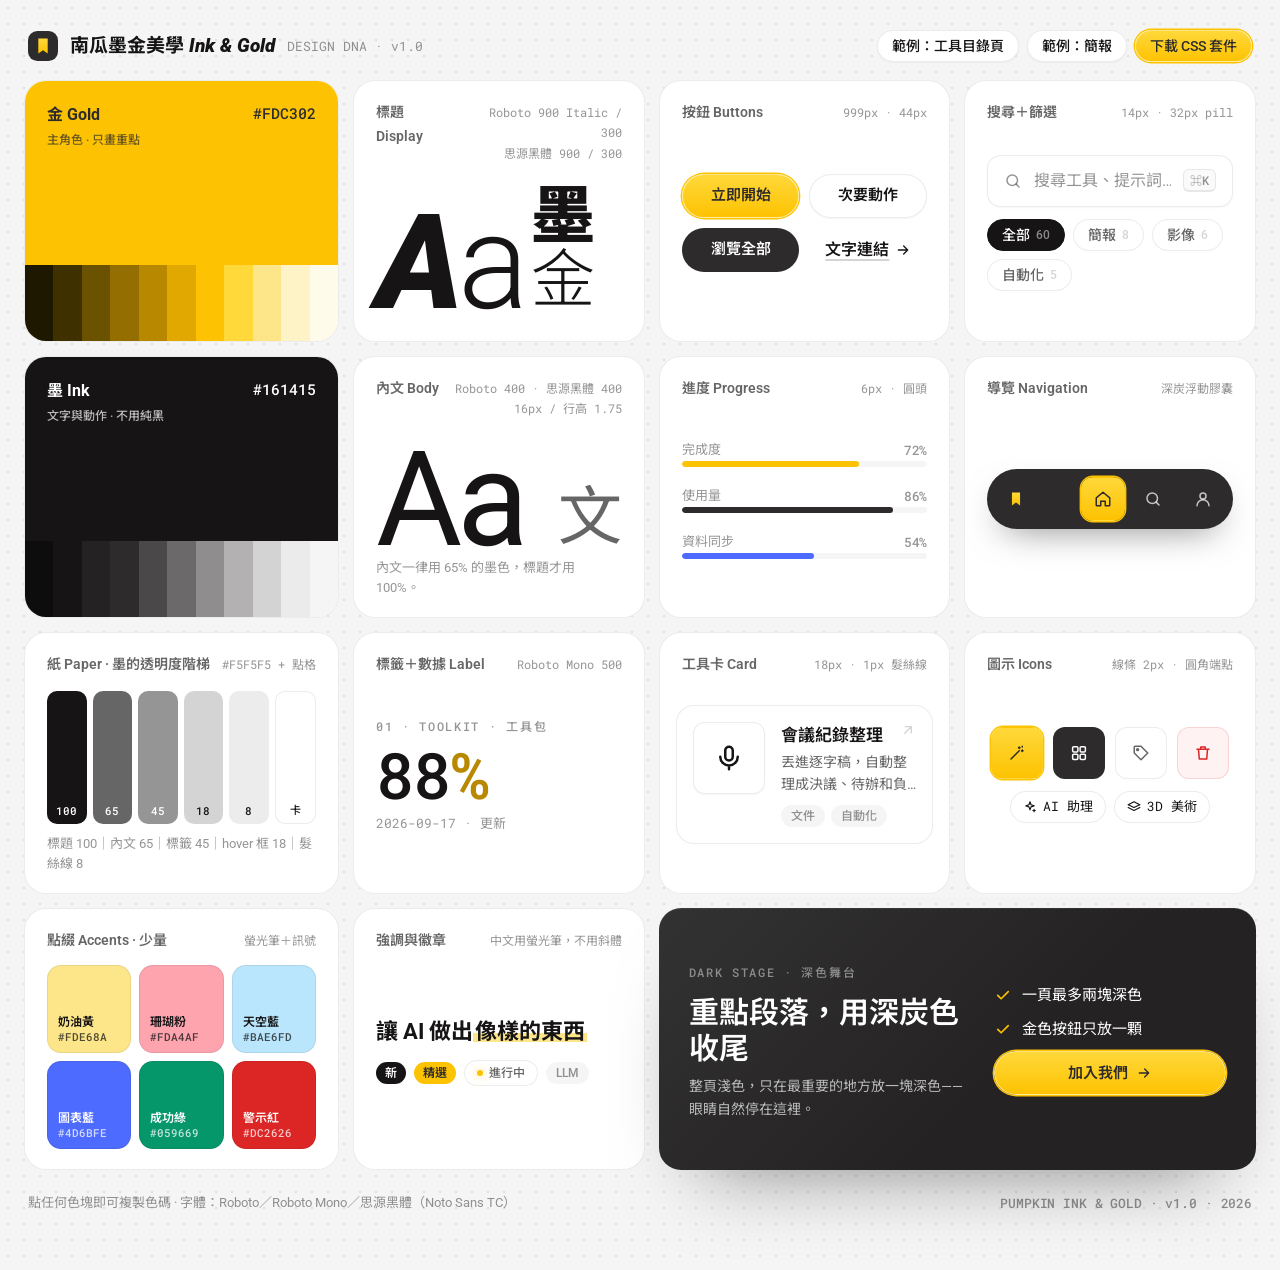
==== index.html @ 79d3c2f9 "南瓜墨金美學 v1：墨色寫字、點格打底、金色只畫重點的設計 DNA - references/ink-gold.css：可直接貼上的 CSS 套件（色彩、字體、元件、夜間版） - 色彩與字體／元件與版" ====
<!doctype html>
<html lang="zh-Hant">
<head>
<meta charset="utf-8">
<meta name="viewport" content="width=device-width, initial-scale=1">
<title>南瓜墨金美學 · 設計總覽</title>
<meta name="description" content="南瓜墨金美學 Pumpkin Ink & Gold：墨色寫字、點格打底、金色只畫重點的設計語言。">
<link rel="icon" href="data:image/svg+xml,%3Csvg xmlns='http://www.w3.org/2000/svg' viewBox='0 0 32 32'%3E%3Crect width='32' height='32' rx='10' fill='%232D2B2C'/%3E%3Cpath d='M11 8h10v16l-5-3.6L11 24z' fill='%23FDC302'/%3E%3C/svg%3E">
<link rel="preconnect" href="https://fonts.googleapis.com">
<link rel="preconnect" href="https://fonts.gstatic.com" crossorigin>
<link href="https://fonts.googleapis.com/css2?family=Roboto:ital,wght@0,300;0,400;0,500;0,600;0,700;0,900;1,900&family=Roboto+Mono:wght@400;500&family=Noto+Sans+TC:wght@300;400;500;700;900&display=swap" rel="stylesheet">
<style>
/* ink-gold kit:start */
/* ==========================================================================
   🖋️ 南瓜墨金美學 Pumpkin Ink & Gold — CSS Kit v1.0
   用法：整段貼進 <style>，<body class="ig"> 就生效。
   中文頁面請寫 <html lang="zh-Hant">（標題字距會自動改成中文友善）。
   ========================================================================== */

:root {
  /* ── 墨 Ink：所有文字與主要動作。同一個墨色，靠「透明度」分層，不換色 ── */
  --ig-ink: #161415;                    /* 100% 標題、重要文字 */
  --ig-ink-muted: rgba(22, 20, 21, .65); /* 65% 內文、描述 */
  --ig-ink-soft: rgba(22, 20, 21, .45);  /* 45% 標籤、時間、計數 */
  --ig-ink-faint: rgba(22, 20, 21, .18); /* 18% hover 邊框、停用 */
  --ig-ink-hairline: rgba(22, 20, 21, .08); /* 8% 卡片髮絲線 */
  --ig-ink-wash: rgba(22, 20, 21, .04);  /* 4% 淡底 */

  /* ── 炭 Night：深色舞台（導覽列、收尾區塊、FAQ） ── */
  --ig-night: #2D2B2C;
  --ig-night-deep: #242223;
  --ig-night-hover: #292728;
  --ig-night-gradient: linear-gradient(135deg, #333233 0%, #242223 60%);
  --ig-on-night: #FFFFFF;
  --ig-on-night-muted: rgba(255, 255, 255, .68);
  --ig-on-night-soft: rgba(255, 255, 255, .45);
  --ig-night-line: rgba(255, 255, 255, .08);
  --ig-night-wash: rgba(255, 255, 255, .04);

  /* ── 紙 Paper：舞台底色 ── */
  --ig-paper: #F5F5F5;
  --ig-card: #FFFFFF;
  --ig-card-alt: #FAFAFA;
  --ig-dot: rgba(22, 20, 21, .10);
  --ig-dot-gap: 16px;

  /* ── 金 Gold：只畫重點（一個畫面一個主角） ── */
  --ig-gold: #FDC302;
  --ig-gold-light: #FFD83A;
  --ig-gold-soft: #FCD94A;   /* 焦點光圈、深底上的 hover 字 */
  --ig-gold-deep: #B88800;   /* 淺底上的金色文字 */
  --ig-gold-wash: #FEF3C7;
  --ig-on-gold: #2D2B2C;     /* 金色上面的字：深炭，不是純黑 */
  --ig-gold-gradient: linear-gradient(to top, #FDC302 0%, #FFD83A 100%);

  /* ── 螢光點綴 Highlighter：只當「螢光筆底」用，少量 ── */
  --ig-mark-yellow: #FDE68A;
  --ig-mark-pink: #FDA4AF;
  --ig-mark-blue: #BAE6FD;

  /* ── 訊號與圖表 ── */
  --ig-success: #059669;
  --ig-danger: #DC2626;
  --ig-chart-1: #FDC302;
  --ig-chart-2: #4DA770;
  --ig-chart-3: #D97858;
  --ig-chart-4: #4D6BFE;
  --ig-chart-5: #615CED;

  /* ── 字體：英數走 Roboto，中文自動落到思源黑體／蘋方／正黑 ── */
  --ig-font-sans: "Roboto", "Noto Sans TC", "PingFang TC", "Microsoft JhengHei", -apple-system, BlinkMacSystemFont, "Segoe UI", sans-serif;
  --ig-font-mono: "Roboto Mono", "SF Mono", Menlo, Consolas, "Noto Sans TC", "PingFang TC", monospace;

  /* ── 圓角：18px 是招牌 ── */
  --ig-r-sm: 8px;
  --ig-r-md: 12px;
  --ig-r-input: 14px;
  --ig-r-card: 18px;
  --ig-r-lg: 22px;
  --ig-r-xl: 32px;
  --ig-r-pill: 999px;

  /* ── 陰影：平常幾乎沒有，靠髮絲線分層 ── */
  --ig-shadow-xs: 0 1px 2px rgba(0, 0, 0, .04);
  --ig-shadow-hover: 0 16px 32px -18px rgba(22, 20, 21, .22);
  --ig-shadow-float: 0 14px 36px -16px rgba(0, 0, 0, .55);
  --ig-shadow-stage: 0 40px 80px -44px rgba(0, 0, 0, .5), inset 0 1px 0 rgba(255, 255, 255, .06);
  --ig-ring-gold: 0 0 0 1.4px var(--ig-gold);
  --ig-glow-gold: 0 0 0 1.4px var(--ig-gold), 0 12px 26px -10px rgba(253, 195, 2, .55);
  --ig-focus: 0 0 0 3px rgba(252, 217, 74, .45);

  /* ── 動態：快、輕、不花俏 ── */
  --ig-fast: 120ms;
  --ig-base: 200ms;
  --ig-slow: 320ms;
  --ig-reveal: 620ms;
  --ig-ease: cubic-bezier(.4, 0, .2, 1);
  --ig-ease-emph: cubic-bezier(.2, 0, 0, 1);
  --ig-ease-spring: cubic-bezier(.34, 1.56, .64, 1);
  --ig-ease-reveal: cubic-bezier(.22, 1, .36, 1);

  /* ── 版寬 ── */
  --ig-w-narrow: 720px;
  --ig-w-base: 1100px;
  --ig-w-wide: 1280px;
  --ig-nav-h: 60px;
}

@media (prefers-reduced-motion: reduce) {
  :root { --ig-fast: 1ms; --ig-base: 1ms; --ig-slow: 1ms; --ig-reveal: 1ms; }
}

/* ── 夜間版（中控台、長時間盯螢幕、XR 介面） ── */
.ig[data-theme="night"] {
  --ig-paper: #1A1819;
  --ig-card: #242223;
  --ig-card-alt: #292728;
  --ig-ink: #F7F7F7;
  --ig-ink-muted: rgba(247, 247, 247, .68);
  --ig-ink-soft: rgba(247, 247, 247, .45);
  --ig-ink-faint: rgba(247, 247, 247, .20);
  --ig-ink-hairline: rgba(247, 247, 247, .08);
  --ig-ink-wash: rgba(247, 247, 247, .04);
  --ig-dot: rgba(255, 255, 255, .06);
  --ig-gold-deep: #FCD94A;
  --ig-shadow-hover: 0 16px 32px -18px rgba(0, 0, 0, .7);
}

/* ==========================================================================
   基礎
   ========================================================================== */
:where(.ig), :where(.ig) *, :where(.ig) *::before, :where(.ig) *::after { box-sizing: border-box; }

body.ig, .ig-page {
  margin: 0;
  font-family: var(--ig-font-sans);
  font-size: 16px;
  line-height: 1.7;
  color: var(--ig-ink);
  background-color: var(--ig-paper);
  background-image: radial-gradient(var(--ig-dot) 1px, transparent 1.3px);
  background-size: var(--ig-dot-gap) var(--ig-dot-gap);
  -webkit-font-smoothing: antialiased;
  text-rendering: optimizeLegibility;
}

/* 基礎元素規則用 :where() 降到最低權重，元件自己的顏色才不會被蓋掉 */
:where(.ig) :where(h1, h2, h3, h4) { margin: 0; color: inherit; font-weight: 600; line-height: 1.2; letter-spacing: -.02em; }
:where(.ig) p { margin: 0; }
:where(.ig) a { color: inherit; text-decoration: none; }
:where(.ig) svg { flex-shrink: 0; }
:where(.ig) :focus-visible { outline: none; box-shadow: var(--ig-focus); border-radius: var(--ig-r-sm); }
:where(.ig) ::selection { background: var(--ig-mark-yellow); color: var(--ig-ink); }

/* 中文：負字距會把中文擠在一起，改回 0 */
:where(html[lang^="zh"]) :where(.ig) :where(h1, h2, h3, h4),
html[lang^="zh"] .ig-display, html[lang^="zh"] .ig-h1, html[lang^="zh"] .ig-h2 { letter-spacing: 0; }

.ig-container { width: 100%; max-width: var(--ig-w-base); margin: 0 auto; padding: 0 24px; }
.ig-container--wide { max-width: var(--ig-w-wide); }
.ig-container--narrow { max-width: var(--ig-w-narrow); }
.ig-section { padding: 96px 0; }
.ig-center { text-align: center; }

/* ==========================================================================
   字級
   ========================================================================== */
/* 招牌大標：粗黑一行＋細體一行。英文粗的那行可以斜，中文不斜 */
.ig-display { font-size: clamp(38px, 5.4vw, 62px); line-height: 1.1; letter-spacing: -.03em; margin: 0; }
html[lang^="zh"] .ig-display { line-height: 1.22; }
.ig-display__strong { display: block; font-weight: 900; }
.ig-display__strong em { font-style: italic; }            /* 只把英文/數字包 <em> */
.ig-display__light { display: block; font-weight: 300; }

.ig-h1 { font-size: clamp(30px, 3.4vw, 40px); font-weight: 600; line-height: 1.15; letter-spacing: -.02em; }
.ig-h2 { font-size: clamp(26px, 3vw, 36px); font-weight: 600; line-height: 1.2; letter-spacing: -.02em; }
.ig-h3 { font-size: 20px; font-weight: 600; line-height: 1.35; }
.ig-lead { font-size: 17px; line-height: 1.75; color: var(--ig-ink-muted); max-width: 36em; }
.ig-body { font-size: 16px; line-height: 1.75; color: var(--ig-ink-muted); }
.ig-small { font-size: 14px; line-height: 1.6; color: var(--ig-ink-muted); }
.ig-meta { font-size: 13px; color: var(--ig-ink-soft); }
.ig-center .ig-lead { margin-left: auto; margin-right: auto; }

/* 眉標：等寬字、全大寫、字距拉開——「系統標籤」的味道 */
.ig-eyebrow { font-family: var(--ig-font-mono); font-size: 12px; font-weight: 500; letter-spacing: .14em; text-transform: uppercase; color: var(--ig-ink-soft); }
/* 數據：等寬字 */
.ig-num { font-family: var(--ig-font-mono); font-weight: 500; letter-spacing: -.01em; font-variant-numeric: tabular-nums; }

/* 螢光筆重點（中文強調首選） */
.ig-mark { background: linear-gradient(transparent 58%, var(--ig-mark-yellow) 58%, var(--ig-mark-yellow) 92%, transparent 92%); padding: 0 .08em; }
.ig-mark--pink { background: linear-gradient(transparent 58%, var(--ig-mark-pink) 58%, var(--ig-mark-pink) 92%, transparent 92%); }
.ig-mark--blue { background: linear-gradient(transparent 58%, var(--ig-mark-blue) 58%, var(--ig-mark-blue) 92%, transparent 92%); }
.ig-gold-text { color: var(--ig-gold-deep); }

/* ==========================================================================
   按鈕
   ========================================================================== */
.ig-btn {
  display: inline-flex; align-items: center; justify-content: center; gap: 8px;
  height: 44px; padding: 0 20px; border-radius: var(--ig-r-pill);
  font: 600 15px/1 var(--ig-font-sans); white-space: nowrap; cursor: pointer;
  border: 1px solid transparent; text-decoration: none;
  transition: transform var(--ig-base) var(--ig-ease), box-shadow var(--ig-base) var(--ig-ease),
              background-color var(--ig-fast) var(--ig-ease), border-color var(--ig-fast) var(--ig-ease), color var(--ig-fast) var(--ig-ease);
}
.ig-btn svg { width: 16px; height: 16px; }
.ig-btn:hover { transform: translateY(-1px); }
.ig-btn:active { transform: translateY(0) scale(.98); }

/* 金：一個畫面只放一顆 */
.ig-btn--gold { background: var(--ig-gold-gradient); color: var(--ig-on-gold); border-color: rgba(255, 255, 255, .5); box-shadow: var(--ig-ring-gold); }
.ig-btn--gold:hover { box-shadow: var(--ig-glow-gold); }
/* 墨：次要主動作 */
.ig-btn--ink { background: var(--ig-night); color: #fff; }
.ig-btn--ink:hover { background: var(--ig-ink); }
/* 白：一般動作 */
.ig-btn--ghost { background: var(--ig-card); color: var(--ig-ink); border-color: var(--ig-ink-hairline); box-shadow: var(--ig-shadow-xs); }
.ig-btn--ghost:hover { border-color: var(--ig-ink-faint); }
/* 框：深色舞台上的次要動作 */
.ig-btn--line { background: transparent; color: var(--ig-on-night); border-color: rgba(255, 255, 255, .18); }
.ig-btn--line:hover { background: var(--ig-night-wash); border-color: rgba(255, 255, 255, .32); }
.ig-btn--sm { height: 32px; padding: 0 14px; font-size: 14px; font-weight: 500; }
.ig-btn--lg { height: 52px; padding: 0 26px; font-size: 16px; }
.ig-btn--block { width: 100%; }

/* 文字連結：hover 時出現金色底線 */
.ig-link { display: inline-flex; align-items: center; gap: 6px; font-weight: 600; color: var(--ig-ink); text-decoration: underline; text-decoration-color: var(--ig-ink-faint); text-underline-offset: 4px; text-decoration-thickness: 1.5px; transition: text-decoration-color var(--ig-fast) var(--ig-ease); }
.ig-link:hover { text-decoration-color: var(--ig-gold); }
.ig-link svg { width: 16px; height: 16px; }

/* 方形圖示鈕 */
.ig-icon-btn { display: inline-grid; place-items: center; width: 40px; height: 40px; border-radius: var(--ig-r-md); border: 1px solid transparent; cursor: pointer; transition: transform var(--ig-base) var(--ig-ease), background-color var(--ig-fast) var(--ig-ease); }
.ig-icon-btn svg { width: 18px; height: 18px; }
.ig-icon-btn:hover { transform: translateY(-1px); }
.ig-icon-btn--gold { background: var(--ig-gold-gradient); color: var(--ig-on-gold); box-shadow: var(--ig-ring-gold); }
.ig-icon-btn--night { background: var(--ig-night); color: #fff; }
.ig-icon-btn--wash { background: var(--ig-card); color: var(--ig-ink-muted); border-color: var(--ig-ink-hairline); }
.ig-icon-btn--danger { background: #FEF2F2; color: var(--ig-danger); border-color: rgba(220, 38, 38, .15); }

/* ==========================================================================
   膠囊、標籤、徽章
   ========================================================================== */
/* 篩選膠囊（附計數） */
.ig-pills { display: flex; flex-wrap: wrap; gap: 8px; }
.ig-pill { display: inline-flex; align-items: center; gap: 6px; height: 32px; padding: 0 14px; border-radius: var(--ig-r-pill); background: var(--ig-card); border: 1px solid var(--ig-ink-hairline); color: var(--ig-ink-muted); font: 500 14px/1 var(--ig-font-sans); cursor: pointer; transition: background-color var(--ig-fast) var(--ig-ease), border-color var(--ig-fast) var(--ig-ease), color var(--ig-fast) var(--ig-ease); }
.ig-pill:hover { border-color: var(--ig-ink-faint); color: var(--ig-ink); }
.ig-pill__n { font-size: 12px; color: var(--ig-ink-faint); font-variant-numeric: tabular-nums; }
.ig-pill.is-active { background: var(--ig-ink); border-color: var(--ig-ink); color: #fff; }
.ig-pill.is-active .ig-pill__n { color: rgba(255, 255, 255, .5); }

/* 主題晶片（等寬字＋小圖示） */
.ig-chip { display: inline-flex; align-items: center; gap: 6px; height: 32px; padding: 0 12px; border-radius: var(--ig-r-pill); background: var(--ig-card); border: 1px solid var(--ig-ink-hairline); font: 400 13px/1 var(--ig-font-mono); color: var(--ig-ink); }
.ig-chip svg { width: 14px; height: 14px; }

/* 小標籤（卡片底部分類） */
.ig-tag { display: inline-flex; align-items: center; height: 22px; padding: 0 10px; border-radius: var(--ig-r-pill); background: var(--ig-ink-wash); color: var(--ig-ink-soft); font: 500 12px/1 var(--ig-font-sans); }
/* 區段小徽章（例如「精選」「為什麼」） */
.ig-kicker { display: inline-flex; align-items: center; gap: 6px; height: 26px; padding: 0 12px; border-radius: var(--ig-r-pill); background: var(--ig-card); border: 1px solid var(--ig-ink-hairline); font: 500 12px/1 var(--ig-font-sans); color: var(--ig-ink-muted); }
.ig-badge { display: inline-flex; align-items: center; height: 22px; padding: 0 9px; border-radius: var(--ig-r-pill); background: var(--ig-ink); color: #fff; font: 600 12px/1 var(--ig-font-sans); }
.ig-badge--gold { background: var(--ig-gold); color: var(--ig-on-gold); }
.ig-live { display: inline-block; width: 6px; height: 6px; border-radius: 50%; background: var(--ig-gold); box-shadow: 0 0 8px rgba(253, 195, 2, .7); }

/* ==========================================================================
   卡片
   ========================================================================== */
.ig-card { position: relative; background: var(--ig-card); border: 1px solid var(--ig-ink-hairline); border-radius: var(--ig-r-card); padding: 24px; }
.ig-card--link { display: block; transition: transform var(--ig-base) var(--ig-ease), box-shadow var(--ig-base) var(--ig-ease), border-color var(--ig-base) var(--ig-ease); }
.ig-card--link:hover { transform: translateY(-2px); border-color: var(--ig-ink-faint); box-shadow: var(--ig-shadow-hover); }

.ig-grid { display: grid; gap: 14px; grid-template-columns: repeat(auto-fill, minmax(min(100%, 320px), 1fr)); }
.ig-grid--2 { grid-template-columns: repeat(auto-fit, minmax(min(100%, 420px), 1fr)); }
.ig-grid--4 { grid-template-columns: repeat(auto-fit, minmax(min(100%, 220px), 1fr)); }

/* 工具卡（橫式：左 Logo 方塊＋右文字） */
.ig-tool { display: flex; gap: 16px; padding: 16px; }
.ig-tool__logo { width: 72px; height: 72px; flex: 0 0 72px; display: grid; place-items: center; border-radius: var(--ig-r-md); background: var(--ig-card); border: 1px solid var(--ig-ink-hairline); box-shadow: var(--ig-shadow-xs); color: var(--ig-ink); }
.ig-tool__logo svg { width: 30px; height: 30px; }
.ig-tool__body { min-width: 0; flex: 1; }
.ig-tool__title { display: flex; align-items: center; gap: 6px; margin: 2px 0 4px; font-size: 17px; font-weight: 600; line-height: 1.4; color: var(--ig-ink); white-space: nowrap; overflow: hidden; text-overflow: ellipsis; }
.ig-tool__desc { font-size: 14px; line-height: 1.55; color: var(--ig-ink-muted); display: -webkit-box; -webkit-line-clamp: 2; -webkit-box-orient: vertical; overflow: hidden; min-height: 3.1em; }
.ig-tool__foot { margin-top: 10px; display: flex; gap: 6px; flex-wrap: wrap; }
.ig-tool__arrow { position: absolute; top: 16px; right: 16px; width: 16px; height: 16px; color: var(--ig-ink-faint); transition: color var(--ig-fast) var(--ig-ease), transform var(--ig-base) var(--ig-ease); }
.ig-card--link:hover .ig-tool__arrow { color: var(--ig-ink); transform: translate(2px, -2px); }

/* 數據卡 */
.ig-stat { display: flex; align-items: center; gap: 14px; padding: 16px 20px; }
.ig-stat svg { width: 20px; height: 20px; color: var(--ig-ink-soft); }
.ig-stat__n { font-family: var(--ig-font-mono); font-size: 22px; font-weight: 500; line-height: 1.1; color: var(--ig-ink); }
.ig-stat__l { font-size: 13px; color: var(--ig-ink-soft); }

/* 便當格（上插圖＋下文字） */
.ig-tile { overflow: hidden; padding: 0; }
.ig-tile__art { height: 180px; display: grid; place-items: center; border-bottom: 1px solid var(--ig-ink-hairline);
  background-color: var(--ig-card-alt);
  background-image: linear-gradient(var(--ig-ink-hairline) 1px, transparent 1px), linear-gradient(90deg, var(--ig-ink-hairline) 1px, transparent 1px);
  background-size: 44px 44px; background-position: -1px -1px; }
.ig-tile__body { padding: 20px 22px 24px; }
.ig-tile--dark { background: var(--ig-night-deep); border-color: var(--ig-night-deep); }
.ig-tile--dark .ig-tile__art { background-color: var(--ig-night); border-color: var(--ig-night-line); background-image: linear-gradient(var(--ig-night-line) 1px, transparent 1px), linear-gradient(90deg, var(--ig-night-line) 1px, transparent 1px); }
.ig-tile--dark h3 { color: #fff; }
.ig-tile--dark .ig-small { color: var(--ig-on-night-muted); }

/* ==========================================================================
   表單
   ========================================================================== */
.ig-search { display: flex; align-items: center; gap: 10px; height: 52px; padding: 0 16px; border-radius: var(--ig-r-input); background: var(--ig-card); border: 1px solid var(--ig-ink-hairline); box-shadow: var(--ig-shadow-xs); transition: border-color var(--ig-fast) var(--ig-ease), box-shadow var(--ig-fast) var(--ig-ease); }
.ig-search:focus-within { border-color: var(--ig-gold-soft); box-shadow: var(--ig-focus); }
.ig-search svg { width: 18px; height: 18px; color: var(--ig-ink-soft); }
.ig-search input { flex: 1; min-width: 0; border: 0; outline: 0; background: transparent; font: 400 16px/1 var(--ig-font-sans); color: var(--ig-ink); }
.ig-search input::placeholder { color: var(--ig-ink-soft); }
.ig-kbd { font: 500 12px/1 var(--ig-font-mono); color: var(--ig-ink-soft); border: 1px solid var(--ig-ink-hairline); border-bottom-width: 2px; border-radius: 6px; padding: 4px 6px; background: var(--ig-card-alt); }

.ig-input { width: 100%; height: 44px; padding: 0 14px; border-radius: var(--ig-r-md); background: var(--ig-card); border: 1px solid var(--ig-ink-hairline); font: 400 15px/1 var(--ig-font-sans); color: var(--ig-ink); outline: 0; }
.ig-input:focus { border-color: var(--ig-gold-soft); box-shadow: var(--ig-focus); }
.ig-stage .ig-input { background: var(--ig-night-wash); border-color: rgba(255, 255, 255, .12); color: #fff; }
.ig-stage .ig-input::placeholder { color: var(--ig-on-night-soft); }

/* 進度條 */
.ig-progress { height: 6px; border-radius: var(--ig-r-pill); background: var(--ig-ink-wash); overflow: hidden; }
.ig-progress > i { display: block; height: 100%; border-radius: inherit; background: var(--ig-gold); }
.ig-progress--ink > i { background: var(--ig-night); }
.ig-progress--blue > i { background: var(--ig-chart-4); }

/* ==========================================================================
   導覽列（深炭浮動膠囊）
   ========================================================================== */
.ig-nav { position: sticky; top: 16px; z-index: 20; display: flex; align-items: center; gap: 8px; height: var(--ig-nav-h); margin: 16px auto 0; padding: 0 10px 0 20px; max-width: var(--ig-w-wide); border-radius: var(--ig-r-pill); background: var(--ig-night); box-shadow: var(--ig-shadow-float); color: #fff; }
.ig-nav__brand { display: inline-flex; align-items: center; gap: 10px; font-weight: 700; font-size: 15px; color: #fff; margin-right: auto; }
.ig-nav__links { display: flex; gap: 2px; }
.ig-nav__link { display: inline-flex; align-items: center; gap: 6px; height: 36px; padding: 0 14px; border-radius: var(--ig-r-pill); font-size: 14px; color: rgba(247, 247, 247, .82); transition: background-color var(--ig-fast) var(--ig-ease), color var(--ig-fast) var(--ig-ease); }
.ig-nav__link:hover { background: rgba(255, 255, 255, .08); color: #fff; }
.ig-nav__link.is-active { background: rgba(255, 255, 255, .10); color: #fff; }
.ig-nav__right { margin-left: auto; display: flex; align-items: center; gap: 8px; }
@media (max-width: 860px) { .ig-nav__links { display: none; } }

/* ==========================================================================
   深色舞台（收尾、重點段落、FAQ）
   ========================================================================== */
.ig-stage { position: relative; background: var(--ig-night-gradient); color: var(--ig-on-night); border-radius: var(--ig-r-xl); padding: clamp(28px, 5vw, 64px); box-shadow: var(--ig-shadow-stage); overflow: hidden; }
.ig-stage h1, .ig-stage h2, .ig-stage h3 { color: #fff; }
.ig-stage .ig-eyebrow { color: var(--ig-on-night-soft); }
.ig-stage .ig-lead, .ig-stage .ig-body, .ig-stage .ig-small { color: var(--ig-on-night-muted); }
.ig-stage .ig-meta { color: var(--ig-on-night-soft); }
.ig-stage-card { background: var(--ig-night-wash); border: 1px solid var(--ig-night-line); border-radius: var(--ig-r-card); padding: 18px; }

/* 勾選清單 */
.ig-checks { list-style: none; margin: 0; padding: 0; display: grid; gap: 10px; }
.ig-checks li { display: flex; gap: 10px; align-items: flex-start; font-size: 15px; line-height: 1.6; }
.ig-checks svg { width: 18px; height: 18px; margin-top: 3px; color: var(--ig-gold); }
.ig-compare { display: grid; gap: 8px; }
.ig-compare .no { display: flex; gap: 10px; color: var(--ig-ink-muted); font-size: 15px; }
.ig-compare .yes { display: flex; gap: 10px; color: var(--ig-ink); font-size: 15px; font-weight: 600; }
.ig-compare .no svg { color: var(--ig-danger); width: 18px; height: 18px; margin-top: 3px; }
.ig-compare .yes svg { color: var(--ig-success); width: 18px; height: 18px; margin-top: 3px; }

/* 手風琴（FAQ） */
.ig-acc { display: grid; gap: 10px; }
.ig-acc details { background: var(--ig-night-wash); border: 1px solid var(--ig-night-line); border-radius: var(--ig-r-input); }
.ig-acc summary { list-style: none; cursor: pointer; display: flex; align-items: center; justify-content: space-between; gap: 12px; padding: 14px 18px; font-size: 15px; font-weight: 500; color: #fff; }
.ig-acc summary::-webkit-details-marker { display: none; }
.ig-acc summary::after { content: ""; width: 8px; height: 8px; border-right: 1.6px solid currentColor; border-bottom: 1.6px solid currentColor; transform: rotate(45deg); opacity: .6; transition: transform var(--ig-base) var(--ig-ease); }
.ig-acc details[open] summary::after { transform: rotate(225deg); }
.ig-acc details p { padding: 0 18px 16px; color: var(--ig-on-night-muted); font-size: 15px; line-height: 1.75; }

/* 頁尾 */
.ig-footer { margin-top: 96px; background: var(--ig-paper); border-top: 1px solid var(--ig-ink-hairline); padding: 48px 0 28px; font-size: 14px; }
.ig-footer h4 { font-size: 14px; font-weight: 600; margin-bottom: 12px; }
.ig-footer a { display: block; color: var(--ig-ink-muted); padding: 4px 0; }
.ig-footer a:hover { color: var(--ig-ink); }

/* 進場動畫（加 .is-in 觸發） */
.ig-reveal { opacity: 0; transform: translateY(14px); transition: opacity var(--ig-reveal) var(--ig-ease-reveal), transform var(--ig-reveal) var(--ig-ease-reveal); }
.ig-reveal.is-in { opacity: 1; transform: none; }

@media (max-width: 640px) {
  .ig-container { padding: 0 16px; }
  .ig-section { padding: 64px 0; }
  .ig-nav { margin: 12px 12px 0; }
  .ig-tool__logo { width: 56px; height: 56px; flex-basis: 56px; }
}
/* ink-gold kit:end */

/* ── 總覽板專用 ── */
.wrap { max-width: 1560px; margin: 0 auto; padding: 24px 24px 56px; }
.head { display: flex; align-items: center; gap: 12px; flex-wrap: wrap; padding: 6px 4px 18px; }
.head h1 { font-size: 19px; font-weight: 700; letter-spacing: 0; }
.head h1 em { font-style: italic; font-weight: 900; }
.head .ig-meta { font-family: var(--ig-font-mono); }
.head__links { margin-left: auto; display: flex; gap: 8px; flex-wrap: wrap; }

.board { display: grid; grid-template-columns: 1.08fr 1fr 1fr 1fr; grid-auto-rows: 262px; gap: 14px; }
@media (max-width: 1240px) { .board { grid-template-columns: 1fr 1fr; grid-auto-rows: auto; } }
@media (max-width: 700px)  { .board { grid-template-columns: 1fr; } }

.cell { position: relative; background: var(--ig-card); border: 1px solid var(--ig-ink-hairline); border-radius: var(--ig-r-lg); padding: 20px 22px; overflow: hidden; display: flex; flex-direction: column; min-height: 240px; }
.cell__top { display: flex; justify-content: space-between; align-items: baseline; gap: 8px; }
.cell__name { font-size: 14px; font-weight: 600; color: var(--ig-ink-muted); }
.cell__font { font-family: var(--ig-font-mono); font-size: 12px; color: var(--ig-ink-soft); text-align: right; }
.cell__center { flex: 1; display: flex; flex-direction: column; justify-content: center; gap: 12px; }
.span-2 { grid-column: span 2; }
.cell.ig-stage { background: var(--ig-night-gradient); }
@media (max-width: 700px) { .span-2 { grid-column: span 1; } }

/* 色票卡 */
.pal { padding: 0; }
.pal__hero { flex: 1; padding: 20px 22px; display: flex; justify-content: space-between; align-items: flex-start; font-weight: 700; font-size: 16px; cursor: pointer; }
.pal__hero small { display: block; font-size: 12px; font-weight: 500; opacity: .7; margin-top: 2px; }
.pal__hex { font-family: var(--ig-font-mono); font-weight: 500; font-size: 15px; }
.pal__ramp { display: flex; height: 76px; }
.pal__ramp button { flex: 1; border: 0; padding: 0; cursor: pointer; position: relative; transition: flex var(--ig-base) var(--ig-ease); }
.pal__ramp button:hover { flex: 1.8; }
.pal__ramp button span { position: absolute; left: 50%; bottom: 6px; transform: translateX(-50%); font: 500 9px/1 var(--ig-font-mono); opacity: 0; white-space: nowrap; transition: opacity var(--ig-fast) var(--ig-ease); }
.pal__ramp button:hover span { opacity: .9; }

/* 字體標本 */
.spec { flex: 1; display: flex; align-items: flex-end; justify-content: space-between; gap: 8px; }
.spec__aa { font-size: 132px; line-height: .8; letter-spacing: -.04em; margin-bottom: 4px; }
.spec__zh { font-size: 64px; line-height: 1; margin-bottom: 8px; }
.spec__note { font-size: 13px; color: var(--ig-ink-soft); line-height: 1.5; }

/* 迷你導覽 */
.mini-nav { display: flex; align-items: center; gap: 6px; height: 60px; padding: 0 8px 0 16px; border-radius: 999px; background: var(--ig-night); box-shadow: var(--ig-shadow-float); color: #fff; }
.mini-nav .ig-icon-btn { width: 44px; height: 44px; background: transparent; color: rgba(255,255,255,.72); }
.mini-nav .ig-icon-btn.on { background: var(--ig-gold-gradient); color: var(--ig-on-gold); box-shadow: var(--ig-ring-gold); }

.accents { display: grid; grid-template-columns: repeat(3, 1fr); gap: 8px; flex: 1; }
.accents button { border: 1px solid var(--ig-ink-hairline); border-radius: 14px; cursor: pointer; display: flex; flex-direction: column; justify-content: flex-end; align-items: flex-start; padding: 10px; font: 600 12px/1.3 var(--ig-font-sans); color: var(--ig-ink); text-align: left; }
.accents button code { font: 500 11px/1 var(--ig-font-mono); opacity: .75; }

.ladder { display: flex; gap: 6px; flex: 1; align-items: stretch; }
.ladder div { flex: 1; border-radius: 10px; display: flex; align-items: flex-end; justify-content: center; padding-bottom: 8px; font: 500 11px/1 var(--ig-font-mono); }

.toast { position: fixed; left: 50%; bottom: 24px; transform: translate(-50%, 20px); opacity: 0; pointer-events: none; background: var(--ig-night); color: #fff; padding: 10px 16px; border-radius: 999px; font-size: 14px; box-shadow: var(--ig-shadow-float); transition: all var(--ig-slow) var(--ig-ease-emph); z-index: 50; }
.toast.on { opacity: 1; transform: translate(-50%, 0); }
.foot { display: flex; flex-wrap: wrap; gap: 8px 20px; justify-content: space-between; padding: 22px 4px 0; font-size: 13px; color: var(--ig-ink-soft); }
</style>
</head>
<body class="ig">

<svg width="0" height="0" style="position:absolute" aria-hidden="true">
  <defs><linearGradient id="gold" x1="0" y1="1" x2="0" y2="0"><stop offset="0" stop-color="#FDC302"/><stop offset="1" stop-color="#FFD83A"/></linearGradient></defs>
  <symbol id="i-search" viewBox="0 0 24 24" fill="none" stroke="currentColor" stroke-width="2" stroke-linecap="round" stroke-linejoin="round"><circle cx="11" cy="11" r="7"/><path d="m20 20-3.8-3.8"/></symbol>
  <symbol id="i-home" viewBox="0 0 24 24" fill="none" stroke="currentColor" stroke-width="2" stroke-linecap="round" stroke-linejoin="round"><path d="M3 10.5 12 3l9 7.5V20a1 1 0 0 1-1 1h-5v-6H9v6H4a1 1 0 0 1-1-1z"/></symbol>
  <symbol id="i-user" viewBox="0 0 24 24" fill="none" stroke="currentColor" stroke-width="2" stroke-linecap="round" stroke-linejoin="round"><circle cx="12" cy="8" r="4"/><path d="M4 21a8 8 0 0 1 16 0"/></symbol>
  <symbol id="i-arrow" viewBox="0 0 24 24" fill="none" stroke="currentColor" stroke-width="2" stroke-linecap="round" stroke-linejoin="round"><path d="M7 17 17 7M8 7h9v9"/></symbol>
  <symbol id="i-right" viewBox="0 0 24 24" fill="none" stroke="currentColor" stroke-width="2" stroke-linecap="round" stroke-linejoin="round"><path d="M5 12h14M13 6l6 6-6 6"/></symbol>
  <symbol id="i-wand" viewBox="0 0 24 24" fill="none" stroke="currentColor" stroke-width="2" stroke-linecap="round" stroke-linejoin="round"><path d="m4 20 11-11M15 4v2M14 5h2M19 8v2M18 9h2M19 3v1"/></symbol>
  <symbol id="i-grid" viewBox="0 0 24 24" fill="none" stroke="currentColor" stroke-width="2" stroke-linecap="round" stroke-linejoin="round"><rect x="3.5" y="3.5" width="7" height="7" rx="1.5"/><rect x="13.5" y="3.5" width="7" height="7" rx="1.5"/><rect x="3.5" y="13.5" width="7" height="7" rx="1.5"/><rect x="13.5" y="13.5" width="7" height="7" rx="1.5"/></symbol>
  <symbol id="i-tag" viewBox="0 0 24 24" fill="none" stroke="currentColor" stroke-width="2" stroke-linecap="round" stroke-linejoin="round"><path d="M3 12V4a1 1 0 0 1 1-1h8l9 9-9 9z"/><circle cx="7.5" cy="7.5" r="1.3"/></symbol>
  <symbol id="i-trash" viewBox="0 0 24 24" fill="none" stroke="currentColor" stroke-width="2" stroke-linecap="round" stroke-linejoin="round"><path d="M4 7h16M9 7V4h6v3M6 7l1 13h10l1-13"/></symbol>
  <symbol id="i-mic" viewBox="0 0 24 24" fill="none" stroke="currentColor" stroke-width="2" stroke-linecap="round" stroke-linejoin="round"><rect x="9" y="3" width="6" height="11" rx="3"/><path d="M5 11a7 7 0 0 0 14 0M12 18v3"/></symbol>
  <symbol id="i-layers" viewBox="0 0 24 24" fill="none" stroke="currentColor" stroke-width="2" stroke-linecap="round" stroke-linejoin="round"><path d="M12 3 2 8l10 5 10-5zM2 13l10 5 10-5"/></symbol>
  <symbol id="i-spark" viewBox="0 0 24 24" fill="none" stroke="currentColor" stroke-width="2" stroke-linecap="round" stroke-linejoin="round"><path d="M12 3l1.8 5.2L19 10l-5.2 1.8L12 17l-1.8-5.2L5 10l5.2-1.8zM19 16v4M17 18h4"/></symbol>
  <symbol id="i-check" viewBox="0 0 24 24" fill="none" stroke="currentColor" stroke-width="2.2" stroke-linecap="round" stroke-linejoin="round"><path d="m5 12.5 4.5 4.5L19 7.5"/></symbol>
</svg>

<div class="wrap">
  <header class="head">
    <svg width="30" height="30" viewBox="0 0 32 32" aria-hidden="true"><rect width="32" height="32" rx="10" fill="#2D2B2C"/><path d="M11 8h10v16l-5-3.6L11 24z" fill="url(#gold)"/></svg>
    <h1>南瓜墨金美學 <em>Ink &amp; Gold</em></h1>
    <span class="ig-meta">DESIGN DNA · v1.0</span>
    <nav class="head__links">
      <a class="ig-btn ig-btn--ghost ig-btn--sm" href="assets/demo-directory.html">範例：工具目錄頁</a>
      <a class="ig-btn ig-btn--ghost ig-btn--sm" href="assets/demo-slides.html">範例：簡報</a>
      <a class="ig-btn ig-btn--gold ig-btn--sm" href="references/ink-gold.css" download>下載 CSS 套件</a>
    </nav>
  </header>

  <main class="board">
    <!-- ── Row 1 ── -->
    <section class="cell pal" aria-label="金 Gold">
      <div class="pal__hero" style="background:#FDC302;color:#2D2B2C" data-hex="#FDC302">
        <div>金 Gold<small>主角色 · 只畫重點</small></div><span class="pal__hex">#FDC302</span>
      </div>
      <div class="pal__ramp" data-ramp="#1F1800 #3F3000 #6B5200 #946E00 #B88800 #E0A800 #FDC302 #FFD83A #FDE68A #FEF3C7 #FFFBEB"></div>
    </section>

    <section class="cell">
      <div class="cell__top"><span class="cell__name">標題 Display</span><span class="cell__font">Roboto 900 Italic / 300<br>思源黑體 900 / 300</span></div>
      <div class="spec">
        <div class="spec__aa"><b style="font-weight:900;font-style:italic">A</b><span style="font-weight:300">a</span></div>
        <div class="spec__zh"><b style="font-weight:900">墨</b><span style="font-weight:300">金</span></div>
      </div>
    </section>

    <section class="cell">
      <div class="cell__top"><span class="cell__name">按鈕 Buttons</span><span class="cell__font">999px · 44px</span></div>
      <div class="cell__center" style="display:grid;grid-template-columns:1fr 1fr;gap:10px;align-content:center">
        <button class="ig-btn ig-btn--gold">立即開始</button>
        <button class="ig-btn ig-btn--ghost">次要動作</button>
        <button class="ig-btn ig-btn--ink">瀏覽全部</button>
        <a class="ig-link" href="#" onclick="return false" style="justify-content:center">文字連結 <svg><use href="#i-right"/></svg></a>
      </div>
    </section>

    <section class="cell">
      <div class="cell__top"><span class="cell__name">搜尋＋篩選</span><span class="cell__font">14px · 32px pill</span></div>
      <div class="cell__center">
        <label class="ig-search"><svg><use href="#i-search"/></svg><input placeholder="搜尋工具、提示詞…"><span class="ig-kbd">⌘K</span></label>
        <div class="ig-pills">
          <span class="ig-pill is-active">全部 <span class="ig-pill__n">60</span></span>
          <span class="ig-pill">簡報 <span class="ig-pill__n">8</span></span>
          <span class="ig-pill">影像 <span class="ig-pill__n">6</span></span>
          <span class="ig-pill">自動化 <span class="ig-pill__n">5</span></span>
        </div>
      </div>
    </section>

    <!-- ── Row 2 ── -->
    <section class="cell pal" aria-label="墨 Ink">
      <div class="pal__hero" style="background:#161415;color:#fff" data-hex="#161415">
        <div>墨 Ink<small>文字與動作 · 不用純黑</small></div><span class="pal__hex">#161415</span>
      </div>
      <div class="pal__ramp" data-ramp="#0E0D0D #161415 #242223 #2D2B2C #4A4849 #6B696A #8F8D8E #B3B1B2 #D4D3D3 #EBEBEB #F5F5F5"></div>
    </section>

    <section class="cell">
      <div class="cell__top"><span class="cell__name">內文 Body</span><span class="cell__font">Roboto 400 · 思源黑體 400<br>16px / 行高 1.75</span></div>
      <div class="spec">
        <div class="spec__aa" style="font-weight:400;color:var(--ig-ink)">Aa</div>
        <div class="spec__zh" style="font-weight:400;color:var(--ig-ink-muted)">文</div>
      </div>
      <p class="spec__note">內文一律用 65% 的墨色，標題才用 100%。</p>
    </section>

    <section class="cell">
      <div class="cell__top"><span class="cell__name">進度 Progress</span><span class="cell__font">6px · 圓頭</span></div>
      <div class="cell__center" style="gap:18px">
        <div><div class="ig-meta" style="display:flex;justify-content:space-between"><span>完成度</span><span class="ig-num">72%</span></div><div class="ig-progress"><i style="width:72%"></i></div></div>
        <div><div class="ig-meta" style="display:flex;justify-content:space-between"><span>使用量</span><span class="ig-num">86%</span></div><div class="ig-progress ig-progress--ink"><i style="width:86%"></i></div></div>
        <div><div class="ig-meta" style="display:flex;justify-content:space-between"><span>資料同步</span><span class="ig-num">54%</span></div><div class="ig-progress ig-progress--blue"><i style="width:54%"></i></div></div>
      </div>
    </section>

    <section class="cell">
      <div class="cell__top"><span class="cell__name">導覽 Navigation</span><span class="cell__font">深炭浮動膠囊</span></div>
      <div class="cell__center">
        <div class="mini-nav">
          <svg width="26" height="26" viewBox="0 0 32 32" aria-hidden="true" style="margin-right:auto"><path d="M11 8h10v16l-5-3.6L11 24z" fill="url(#gold)"/></svg>
          <span class="ig-icon-btn on"><svg><use href="#i-home"/></svg></span>
          <span class="ig-icon-btn"><svg><use href="#i-search"/></svg></span>
          <span class="ig-icon-btn"><svg><use href="#i-user"/></svg></span>
        </div>
      </div>
    </section>

    <!-- ── Row 3 ── -->
    <section class="cell" aria-label="紙 Paper">
      <div class="cell__top"><span class="cell__name">紙 Paper · 墨的透明度階梯</span><span class="cell__font">#F5F5F5 + 點格</span></div>
      <div class="ladder" style="margin-top:14px">
        <div style="background:#161415;color:#fff">100</div>
        <div style="background:rgba(22,20,21,.65);color:#fff">65</div>
        <div style="background:rgba(22,20,21,.45);color:#fff">45</div>
        <div style="background:rgba(22,20,21,.18)">18</div>
        <div style="background:rgba(22,20,21,.08)">8</div>
        <div style="background:#FFFFFF;border:1px solid var(--ig-ink-hairline)">卡</div>
      </div>
      <p class="spec__note" style="margin-top:10px">標題 100｜內文 65｜標籤 45｜hover 框 18｜髮絲線 8</p>
    </section>

    <section class="cell">
      <div class="cell__top"><span class="cell__name">標籤＋數據 Label</span><span class="cell__font">Roboto Mono 500</span></div>
      <div class="cell__center" style="gap:6px">
        <span class="ig-eyebrow">01 · Toolkit · 工具包</span>
        <div class="ig-num" style="font-size:64px;line-height:1">88<span style="color:var(--ig-gold-deep)">%</span></div>
        <span class="ig-meta" style="font-family:var(--ig-font-mono)">2026-09-17 · 更新</span>
      </div>
    </section>

    <section class="cell">
      <div class="cell__top"><span class="cell__name">工具卡 Card</span><span class="cell__font">18px · 1px 髮絲線</span></div>
      <div class="cell__center">
        <a class="ig-card ig-card--link ig-tool" href="#" onclick="return false" style="margin:0 -6px">
          <span class="ig-tool__logo"><svg><use href="#i-mic"/></svg></span>
          <span class="ig-tool__body">
            <span class="ig-tool__title">會議紀錄整理</span>
            <span class="ig-tool__desc">丟進逐字稿，自動整理成決議、待辦和負責人。</span>
            <span class="ig-tool__foot"><span class="ig-tag">文件</span><span class="ig-tag">自動化</span></span>
          </span>
          <svg class="ig-tool__arrow"><use href="#i-arrow"/></svg>
        </a>
      </div>
    </section>

    <section class="cell">
      <div class="cell__top"><span class="cell__name">圖示 Icons</span><span class="cell__font">線條 2px · 圓角端點</span></div>
      <div class="cell__center">
        <div style="display:flex;gap:10px;justify-content:center">
          <span class="ig-icon-btn ig-icon-btn--gold" style="width:52px;height:52px"><svg><use href="#i-wand"/></svg></span>
          <span class="ig-icon-btn ig-icon-btn--night" style="width:52px;height:52px"><svg><use href="#i-grid"/></svg></span>
          <span class="ig-icon-btn ig-icon-btn--wash" style="width:52px;height:52px"><svg><use href="#i-tag"/></svg></span>
          <span class="ig-icon-btn ig-icon-btn--danger" style="width:52px;height:52px"><svg><use href="#i-trash"/></svg></span>
        </div>
        <div style="display:flex;gap:8px;justify-content:center;flex-wrap:wrap">
          <span class="ig-chip"><svg><use href="#i-spark"/></svg>AI 助理</span>
          <span class="ig-chip"><svg><use href="#i-layers"/></svg>3D 美術</span>
        </div>
      </div>
    </section>

    <!-- ── Row 4 ── -->
    <section class="cell" aria-label="點綴 Accents">
      <div class="cell__top"><span class="cell__name">點綴 Accents · 少量</span><span class="cell__font">螢光筆＋訊號</span></div>
      <div class="accents" style="margin-top:12px">
        <button style="background:#FDE68A" data-hex="#FDE68A">奶油黃<code>#FDE68A</code></button>
        <button style="background:#FDA4AF" data-hex="#FDA4AF">珊瑚粉<code>#FDA4AF</code></button>
        <button style="background:#BAE6FD" data-hex="#BAE6FD">天空藍<code>#BAE6FD</code></button>
        <button style="background:#4D6BFE;color:#fff" data-hex="#4D6BFE">圖表藍<code>#4D6BFE</code></button>
        <button style="background:#059669;color:#fff" data-hex="#059669">成功綠<code>#059669</code></button>
        <button style="background:#DC2626;color:#fff" data-hex="#DC2626">警示紅<code>#DC2626</code></button>
      </div>
    </section>

    <section class="cell">
      <div class="cell__top"><span class="cell__name">強調與徽章</span><span class="cell__font">中文用螢光筆，不用斜體</span></div>
      <div class="cell__center">
        <p style="font-size:22px;font-weight:700;line-height:1.5">讓 AI 做出<span class="ig-mark">像樣的東西</span></p>
        <div style="display:flex;gap:8px;flex-wrap:wrap;align-items:center">
          <span class="ig-badge">新</span><span class="ig-badge ig-badge--gold">精選</span><span class="ig-kicker"><span class="ig-live"></span>進行中</span><span class="ig-tag">LLM</span>
        </div>
      </div>
    </section>

    <section class="cell span-2 ig-stage" style="border-radius:var(--ig-r-lg);padding:26px 30px;border:0;justify-content:center">
      <div style="display:grid;grid-template-columns:1.2fr 1fr;gap:28px;align-items:center">
        <div>
          <span class="ig-eyebrow">Dark Stage · 深色舞台</span>
          <h2 style="font-size:30px;margin:10px 0 8px">重點段落，用深炭色收尾</h2>
          <p class="ig-small">整頁淺色，只在最重要的地方放一塊深色——眼睛自然停在這裡。</p>
        </div>
        <div style="display:grid;gap:10px">
          <ul class="ig-checks"><li><svg><use href="#i-check"/></svg>一頁最多兩塊深色</li><li><svg><use href="#i-check"/></svg>金色按鈕只放一顆</li></ul>
          <a class="ig-btn ig-btn--gold" href="#" onclick="return false">加入我們 <svg><use href="#i-right"/></svg></a>
        </div>
      </div>
    </section>
  </main>

  <footer class="foot">
    <span>點任何色塊即可複製色碼 · 字體：Roboto／Roboto Mono／思源黑體（Noto Sans TC）</span>
    <span class="ig-num">PUMPKIN INK &amp; GOLD · v1.0 · 2026</span>
  </footer>
</div>
<div class="toast" id="toast"></div>

<script>
(() => {
  const toast = document.getElementById('toast');
  let t;
  const say = (msg) => { toast.textContent = msg; toast.classList.add('on'); clearTimeout(t); t = setTimeout(() => toast.classList.remove('on'), 1400); };
  const copy = async (hex) => {
    try { await navigator.clipboard.writeText(hex); say('已複製 ' + hex); }
    catch (e) { say(hex); }
  };
  const lum = (hex) => { const n = parseInt(hex.slice(1), 16); const r = n >> 16, g = n >> 8 & 255, b = n & 255; return (r * 299 + g * 587 + b * 114) / 1000; };
  document.querySelectorAll('[data-ramp]').forEach((row) => {
    row.dataset.ramp.split(' ').forEach((hex) => {
      const b = document.createElement('button');
      b.style.background = hex; b.dataset.hex = hex; b.title = hex;
      b.innerHTML = '<span style="color:' + (lum(hex) > 150 ? '#161415' : '#fff') + '">' + hex.slice(1) + '</span>';
      row.appendChild(b);
    });
  });
  document.addEventListener('click', (e) => { const el = e.target.closest('[data-hex]'); if (el) copy(el.dataset.hex); });
})();
</script>
</body>
</html>
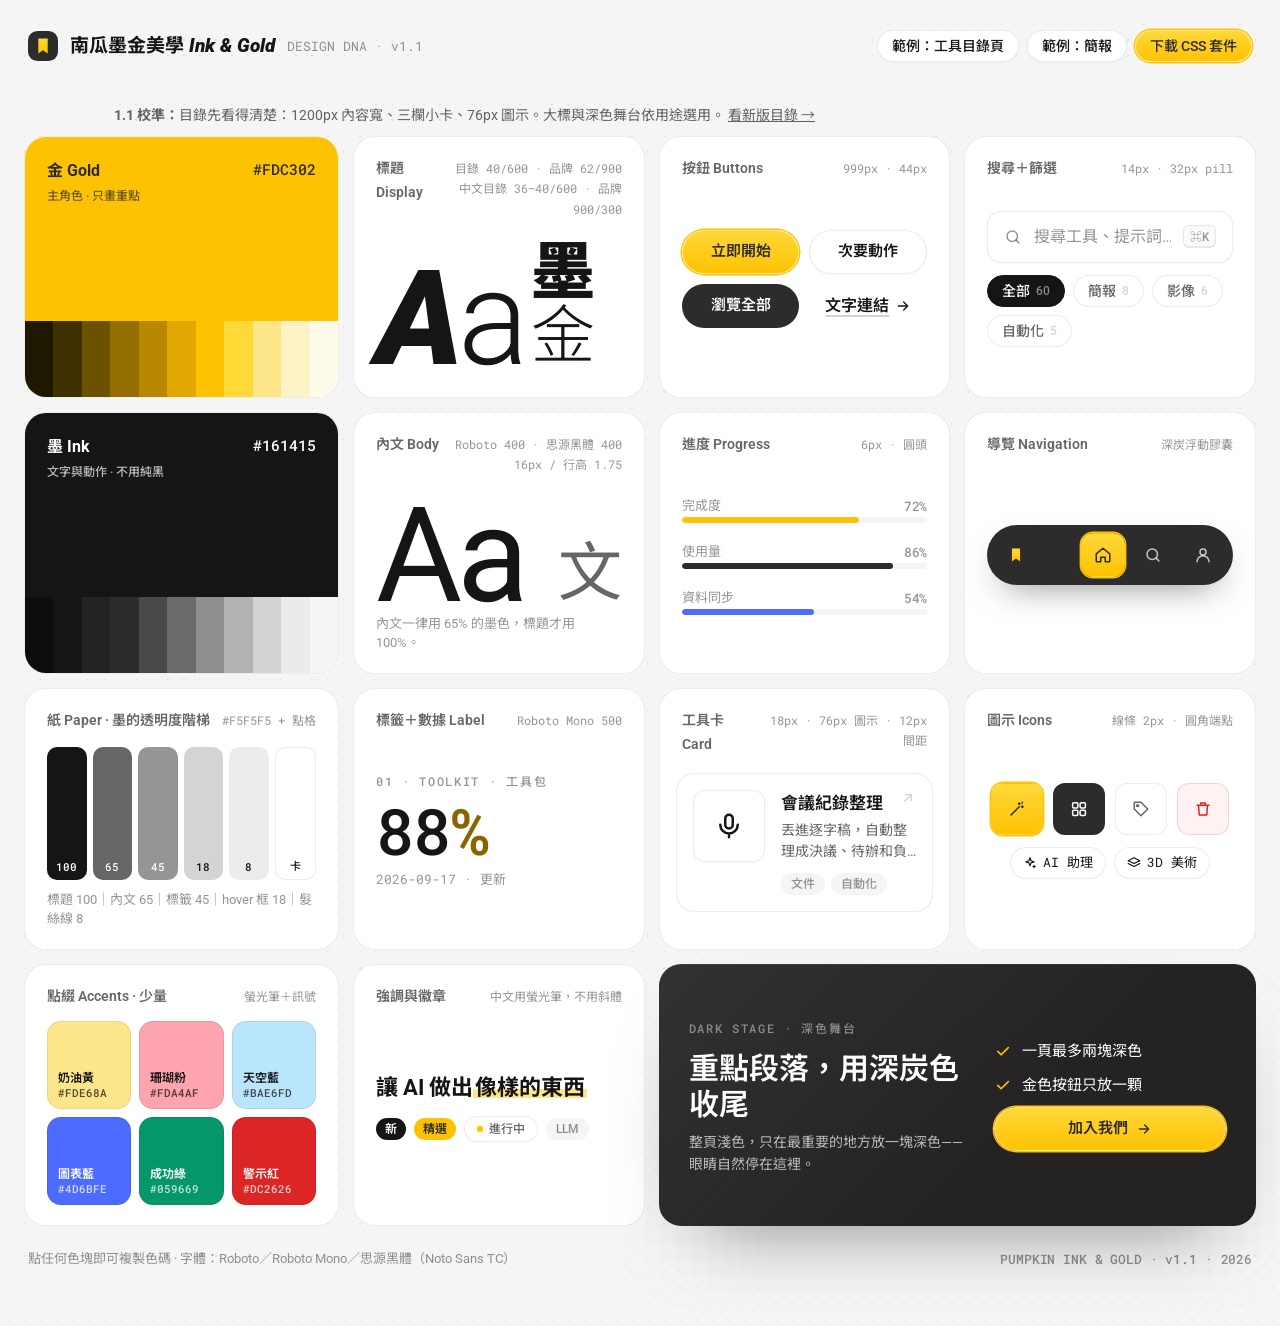
==== commit 4b86d8e2: "Refine Ink & Gold 1.1 directory DNA and Chinese design specifications" ====
--- a/index.html
+++ b/index.html
@@ -12,7 +12,7 @@
 <style>
 /* ink-gold kit:start */
 /* ==========================================================================
-   🖋️ 南瓜墨金美學 Pumpkin Ink & Gold — CSS Kit v1.0
+   🖋️ 南瓜墨金美學 Pumpkin Ink & Gold — CSS Kit v1.1
    用法：整段貼進 <style>，<body class="ig"> 就生效。
    中文頁面請寫 <html lang="zh-Hant">（標題字距會自動改成中文友善）。
    ========================================================================== */
@@ -48,7 +48,7 @@
   --ig-gold: #FDC302;
   --ig-gold-light: #FFD83A;
   --ig-gold-soft: #FCD94A;   /* 焦點光圈、深底上的 hover 字 */
-  --ig-gold-deep: #B88800;   /* 淺底上的金色文字 */
+  --ig-gold-deep: #8A6400;   /* 淺底上的金色文字 */
   --ig-gold-wash: #FEF3C7;
   --ig-on-gold: #2D2B2C;     /* 金色上面的字：深炭，不是純黑 */
   --ig-gold-gradient: linear-gradient(to top, #FDC302 0%, #FFD83A 100%);
@@ -378,6 +378,36 @@
   .ig-nav { margin: 12px 12px 0; }
   .ig-tool__logo { width: 56px; height: 56px; flex-basis: 56px; }
 }
+
+/* 1.1 · Directory profile — exact content width, quieter hierarchy */
+:root{--ig-w-directory:1200px;--ig-grid-gap:12px;--ig-logo-size:76px;--ig-label-readable:rgba(22,20,21,.64);--ig-focus-ink:rgba(22,20,21,.8);--ig-dot-quiet:rgba(22,20,21,.055)}
+html:has(body.ig),body.ig{overflow-x:clip}
+body.ig.ig-directory{background-image:radial-gradient(var(--ig-dot-quiet) .7px,transparent 1px)}
+.ig-directory .ig-container{max-width:1248px;padding:0 24px}
+.ig-directory .ig-nav{width:calc(100% - 48px);max-width:var(--ig-w-directory);top:24px;margin:24px auto 0}
+.ig-directory .ig-grid{grid-template-columns:repeat(3,minmax(0,1fr));gap:var(--ig-grid-gap)}
+.ig-directory .ig-tool__logo{width:var(--ig-logo-size);height:var(--ig-logo-size);flex-basis:var(--ig-logo-size)}
+.ig-directory .ig-tool__logo svg{width:40px;height:40px}
+.ig-directory .ig-tool__title{display:block;padding-right:12px;line-height:1.5}
+.ig-directory .ig-tool__desc{line-height:1.6;min-height:3.2em}
+.ig-directory .ig-tool__foot{margin-top:10px}
+.ig-directory .ig-tool__foot .ig-tag{padding:0;background:transparent;font-size:12px;color:var(--ig-label-readable)}
+.ig-directory .ig-card--link:hover{transform:translateY(-1px)}
+.ig-directory .ig-pill__n{color:var(--ig-label-readable)}
+.ig-directory .ig-pill.is-active .ig-pill__n{color:var(--ig-on-night-muted)}
+.ig-directory .ig-tool__arrow{opacity:0}
+.ig-directory .ig-tool:hover .ig-tool__arrow,.ig-directory .ig-tool:focus-visible .ig-tool__arrow{opacity:1}
+.ig-directory .ig-tool__logo[data-tone="文件"]{color:var(--ig-chart-3)}
+.ig-directory .ig-tool__logo[data-tone="設計"]{color:var(--ig-chart-4)}
+.ig-directory .ig-tool__logo[data-tone="影像"]{color:var(--ig-chart-5)}
+.ig-directory .ig-tool__logo[data-tone="自動化"]{color:var(--ig-chart-2)}
+.ig-directory .ig-tool__logo[data-tone="生活"]{color:var(--ig-gold-deep)}
+.ig-directory :focus-visible{outline:2px solid var(--ig-focus-ink);outline-offset:3px;box-shadow:var(--ig-focus)}
+.ig[data-theme="night"]{--ig-label-readable:rgba(247,247,247,.65);--ig-focus-ink:rgba(255,255,255,.8)}
+@media(max-width:1023px){.ig-directory .ig-grid{grid-template-columns:repeat(2,minmax(0,1fr))}}
+@media(max-width:640px){.ig-directory .ig-grid{grid-template-columns:minmax(0,1fr)}.ig-directory .ig-container{padding:0 16px}.ig-directory .ig-nav{width:calc(100% - 24px);top:12px;margin-top:12px}.ig-directory .ig-tool__logo{width:64px;height:64px;flex-basis:64px}}
+@media(prefers-reduced-motion:reduce){.ig-card--link:hover,.ig-btn:hover,.ig-tool__arrow{transform:none!important}}
+
 /* ink-gold kit:end */
 
 /* ── 總覽板專用 ── */
@@ -458,7 +488,7 @@
   <header class="head">
     <svg width="30" height="30" viewBox="0 0 32 32" aria-hidden="true"><rect width="32" height="32" rx="10" fill="#2D2B2C"/><path d="M11 8h10v16l-5-3.6L11 24z" fill="url(#gold)"/></svg>
     <h1>南瓜墨金美學 <em>Ink &amp; Gold</em></h1>
-    <span class="ig-meta">DESIGN DNA · v1.0</span>
+    <span class="ig-meta">DESIGN DNA · v1.1</span>
     <nav class="head__links">
       <a class="ig-btn ig-btn--ghost ig-btn--sm" href="assets/demo-directory.html">範例：工具目錄頁</a>
       <a class="ig-btn ig-btn--ghost ig-btn--sm" href="assets/demo-slides.html">範例：簡報</a>
@@ -466,7 +496,8 @@
     </nav>
   </header>
 
-  <main class="board">
+  <div class="ig-container" style="padding-top:24px;padding-bottom:8px"><p style="font-size:14px;color:var(--ig-ink-muted)"><b>1.1 校準：</b>目錄先看得清楚：1200px 內容寬、三欄小卡、76px 圖示。大標與深色舞台依用途選用。 <a href="assets/demo-directory.html" style="text-decoration:underline">看新版目錄 →</a></p></div>
+<main class="board">
     <!-- ── Row 1 ── -->
     <section class="cell pal" aria-label="金 Gold">
       <div class="pal__hero" style="background:#FDC302;color:#2D2B2C" data-hex="#FDC302">
@@ -476,7 +507,7 @@
     </section>
 
     <section class="cell">
-      <div class="cell__top"><span class="cell__name">標題 Display</span><span class="cell__font">Roboto 900 Italic / 300<br>思源黑體 900 / 300</span></div>
+      <div class="cell__top"><span class="cell__name">標題 Display</span><span class="cell__font">目錄 40/600 · 品牌 62/900<br>中文目錄 36–40/600 · 品牌 900/300</span></div>
       <div class="spec">
         <div class="spec__aa"><b style="font-weight:900;font-style:italic">A</b><span style="font-weight:300">a</span></div>
         <div class="spec__zh"><b style="font-weight:900">墨</b><span style="font-weight:300">金</span></div>
@@ -568,7 +599,7 @@
     </section>
 
     <section class="cell">
-      <div class="cell__top"><span class="cell__name">工具卡 Card</span><span class="cell__font">18px · 1px 髮絲線</span></div>
+      <div class="cell__top"><span class="cell__name">工具卡 Card</span><span class="cell__font">18px · 76px 圖示 · 12px 間距</span></div>
       <div class="cell__center">
         <a class="ig-card ig-card--link ig-tool" href="#" onclick="return false" style="margin:0 -6px">
           <span class="ig-tool__logo"><svg><use href="#i-mic"/></svg></span>
@@ -638,7 +669,7 @@
 
   <footer class="foot">
     <span>點任何色塊即可複製色碼 · 字體：Roboto／Roboto Mono／思源黑體（Noto Sans TC）</span>
-    <span class="ig-num">PUMPKIN INK &amp; GOLD · v1.0 · 2026</span>
+    <span class="ig-num">PUMPKIN INK &amp; GOLD · v1.1 · 2026</span>
   </footer>
 </div>
 <div class="toast" id="toast"></div>
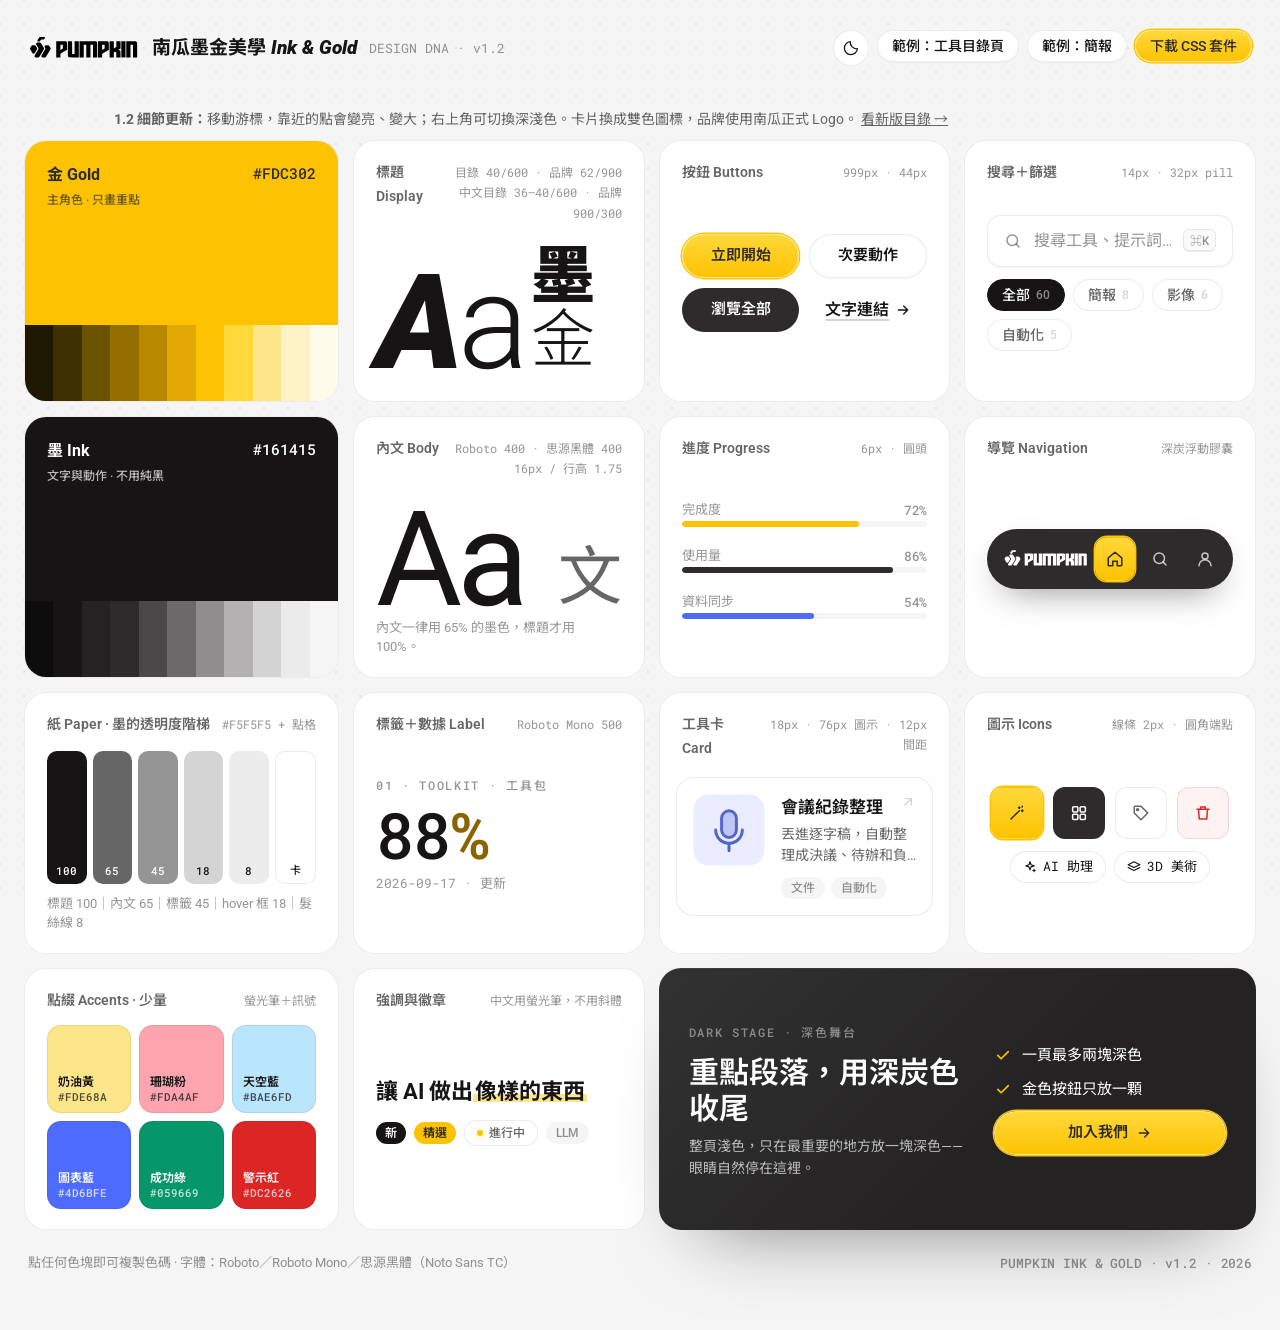
==== commit 7ac2da4e: "墨金 1.2 合併版：點格預設＝Pumpkin Notes 定案發亮版（磁吸改選用）、互動點格與品牌文件、正式 Logo PNG、主題切換與雙色圖示 Co-Authored-By: Claude Fa" ====
--- a/index.html
+++ b/index.html
@@ -12,7 +12,7 @@
 <style>
 /* ink-gold kit:start */
 /* ==========================================================================
-   🖋️ 南瓜墨金美學 Pumpkin Ink & Gold — CSS Kit v1.1
+   🖋️ 南瓜墨金美學 Pumpkin Ink & Gold — CSS Kit v1.2
    用法：整段貼進 <style>，<body class="ig"> 就生效。
    中文頁面請寫 <html lang="zh-Hant">（標題字距會自動改成中文友善）。
    ========================================================================== */
@@ -408,6 +408,30 @@
 @media(max-width:640px){.ig-directory .ig-grid{grid-template-columns:minmax(0,1fr)}.ig-directory .ig-container{padding:0 16px}.ig-directory .ig-nav{width:calc(100% - 24px);top:12px;margin-top:12px}.ig-directory .ig-tool__logo{width:64px;height:64px;flex-basis:64px}}
 @media(prefers-reduced-motion:reduce){.ig-card--link:hover,.ig-btn:hover,.ig-tool__arrow{transform:none!important}}
 
+
+/* 1.2 · interactive dots, optical icon system, complete day / night surfaces */
+body.ig.ig-has-dotfield{position:relative;isolation:isolate;background-image:none}
+.ig-dotfield{position:fixed;inset:0;pointer-events:none;z-index:-1;display:block}
+.ig{--ig-label-readable:rgba(22,20,21,.64);color-scheme:light}
+.ig[data-theme="night"]{--ig-label-readable:rgba(247,247,247,.68);--ig-focus-ink:#FCD94A;--ig-gold-wash:#483D20;color-scheme:dark}
+.ig[data-theme="night"] .ig-pill.is-active,.ig[data-theme="night"] .ig-badge{background:#F7F7F7;border-color:#F7F7F7;color:#242223}
+.ig[data-theme="night"] .ig-pill.is-active .ig-pill__n{color:#5D595B}
+.ig[data-theme="night"] .ig-btn--ink{background:#F7F7F7;color:#242223}
+.ig-theme-toggle{display:inline-grid;place-items:center;flex:none;width:36px;height:36px;padding:0;border:1px solid var(--ig-ink-hairline);border-radius:999px;background:var(--ig-card);color:var(--ig-ink);cursor:pointer}
+.ig-theme-toggle svg{width:18px;height:18px}
+.ig-theme-toggle:hover{border-color:var(--ig-ink-faint)}
+.ig-nav .ig-theme-toggle{background:rgba(255,255,255,.08);border-color:rgba(255,255,255,.12);color:#fff}
+.ig-brand-logo{display:block;width:112px;height:auto;flex:none}
+.ig-nav .ig-brand-logo,.mini-nav .ig-brand-logo,.ig[data-theme="night"] .head>.ig-brand-logo{filter:invert(1)}
+.ig-tool__logo:has(img){overflow:hidden;border:0;box-shadow:none;background:transparent}
+.ig-tool__logo img{display:block;width:100%;height:100%;object-fit:contain}
+.ig-directory .ig-tool__logo:has(img){border-radius:16px}
+.ig[data-theme="night"] .ig-tool__logo img{filter:brightness(.9)}
+.ig[data-theme="night"] .accents button{color:#161415}
+.ig[data-theme="night"] .ig-highlight{color:#161415}
+.ig[data-theme="night"] .cell__font,.ig[data-theme="night"] .spec__note{color:var(--ig-label-readable)}
+@media(max-width:640px){.ig-nav .ig-brand-logo{width:92px}.ig-nav__right{gap:6px}.ig-nav__right>.ig-btn{padding:0 10px;font-size:12px}.ig-nav{padding-left:14px}.head .ig-brand-logo{width:100px}.head__links{margin-left:0}}
+
 /* ink-gold kit:end */
 
 /* ── 總覽板專用 ── */
@@ -486,17 +510,17 @@
 
 <div class="wrap">
   <header class="head">
-    <svg width="30" height="30" viewBox="0 0 32 32" aria-hidden="true"><rect width="32" height="32" rx="10" fill="#2D2B2C"/><path d="M11 8h10v16l-5-3.6L11 24z" fill="url(#gold)"/></svg>
+    <img class="ig-brand-logo" src="assets/brand/pumpkin-logo-black.svg" alt="南瓜虛擬科技">
     <h1>南瓜墨金美學 <em>Ink &amp; Gold</em></h1>
-    <span class="ig-meta">DESIGN DNA · v1.1</span>
-    <nav class="head__links">
+    <span class="ig-meta">DESIGN DNA · v1.2</span>
+    <nav class="head__links"><button class="ig-theme-toggle" type="button" data-ig-theme-toggle aria-label="切換深色模式" aria-pressed="false"></button>
       <a class="ig-btn ig-btn--ghost ig-btn--sm" href="assets/demo-directory.html">範例：工具目錄頁</a>
       <a class="ig-btn ig-btn--ghost ig-btn--sm" href="assets/demo-slides.html">範例：簡報</a>
       <a class="ig-btn ig-btn--gold ig-btn--sm" href="references/ink-gold.css" download>下載 CSS 套件</a>
     </nav>
   </header>
 
-  <div class="ig-container" style="padding-top:24px;padding-bottom:8px"><p style="font-size:14px;color:var(--ig-ink-muted)"><b>1.1 校準：</b>目錄先看得清楚：1200px 內容寬、三欄小卡、76px 圖示。大標與深色舞台依用途選用。 <a href="assets/demo-directory.html" style="text-decoration:underline">看新版目錄 →</a></p></div>
+  <div class="ig-container" style="padding-top:24px;padding-bottom:8px"><p style="font-size:14px;color:var(--ig-ink-muted)"><b>1.2 細節更新：</b>移動游標，靠近的點會變亮、變大；右上角可切換深淺色。卡片換成雙色圖標，品牌使用南瓜正式 Logo。 <a href="assets/demo-directory.html" style="text-decoration:underline">看新版目錄 →</a></p></div>
 <main class="board">
     <!-- ── Row 1 ── -->
     <section class="cell pal" aria-label="金 Gold">
@@ -567,7 +591,7 @@
       <div class="cell__top"><span class="cell__name">導覽 Navigation</span><span class="cell__font">深炭浮動膠囊</span></div>
       <div class="cell__center">
         <div class="mini-nav">
-          <svg width="26" height="26" viewBox="0 0 32 32" aria-hidden="true" style="margin-right:auto"><path d="M11 8h10v16l-5-3.6L11 24z" fill="url(#gold)"/></svg>
+          <img class="ig-brand-logo" src="assets/brand/pumpkin-logo-black.svg" alt="南瓜虛擬科技" style="width:86px;margin-right:auto">
           <span class="ig-icon-btn on"><svg><use href="#i-home"/></svg></span>
           <span class="ig-icon-btn"><svg><use href="#i-search"/></svg></span>
           <span class="ig-icon-btn"><svg><use href="#i-user"/></svg></span>
@@ -602,7 +626,7 @@
       <div class="cell__top"><span class="cell__name">工具卡 Card</span><span class="cell__font">18px · 76px 圖示 · 12px 間距</span></div>
       <div class="cell__center">
         <a class="ig-card ig-card--link ig-tool" href="#" onclick="return false" style="margin:0 -6px">
-          <span class="ig-tool__logo"><svg><use href="#i-mic"/></svg></span>
+          <span class="ig-tool__logo"><img src="assets/icons/mic.svg" alt=""></span>
           <span class="ig-tool__body">
             <span class="ig-tool__title">會議紀錄整理</span>
             <span class="ig-tool__desc">丟進逐字稿，自動整理成決議、待辦和負責人。</span>
@@ -669,7 +693,7 @@
 
   <footer class="foot">
     <span>點任何色塊即可複製色碼 · 字體：Roboto／Roboto Mono／思源黑體（Noto Sans TC）</span>
-    <span class="ig-num">PUMPKIN INK &amp; GOLD · v1.1 · 2026</span>
+    <span class="ig-num">PUMPKIN INK &amp; GOLD · v1.2 · 2026</span>
   </footer>
 </div>
 <div class="toast" id="toast"></div>
@@ -695,5 +719,6 @@
   document.addEventListener('click', (e) => { const el = e.target.closest('[data-hex]'); if (el) copy(el.dataset.hex); });
 })();
 </script>
+<script src="references/ink-gold-ui.js"></script>
 </body>
 </html>
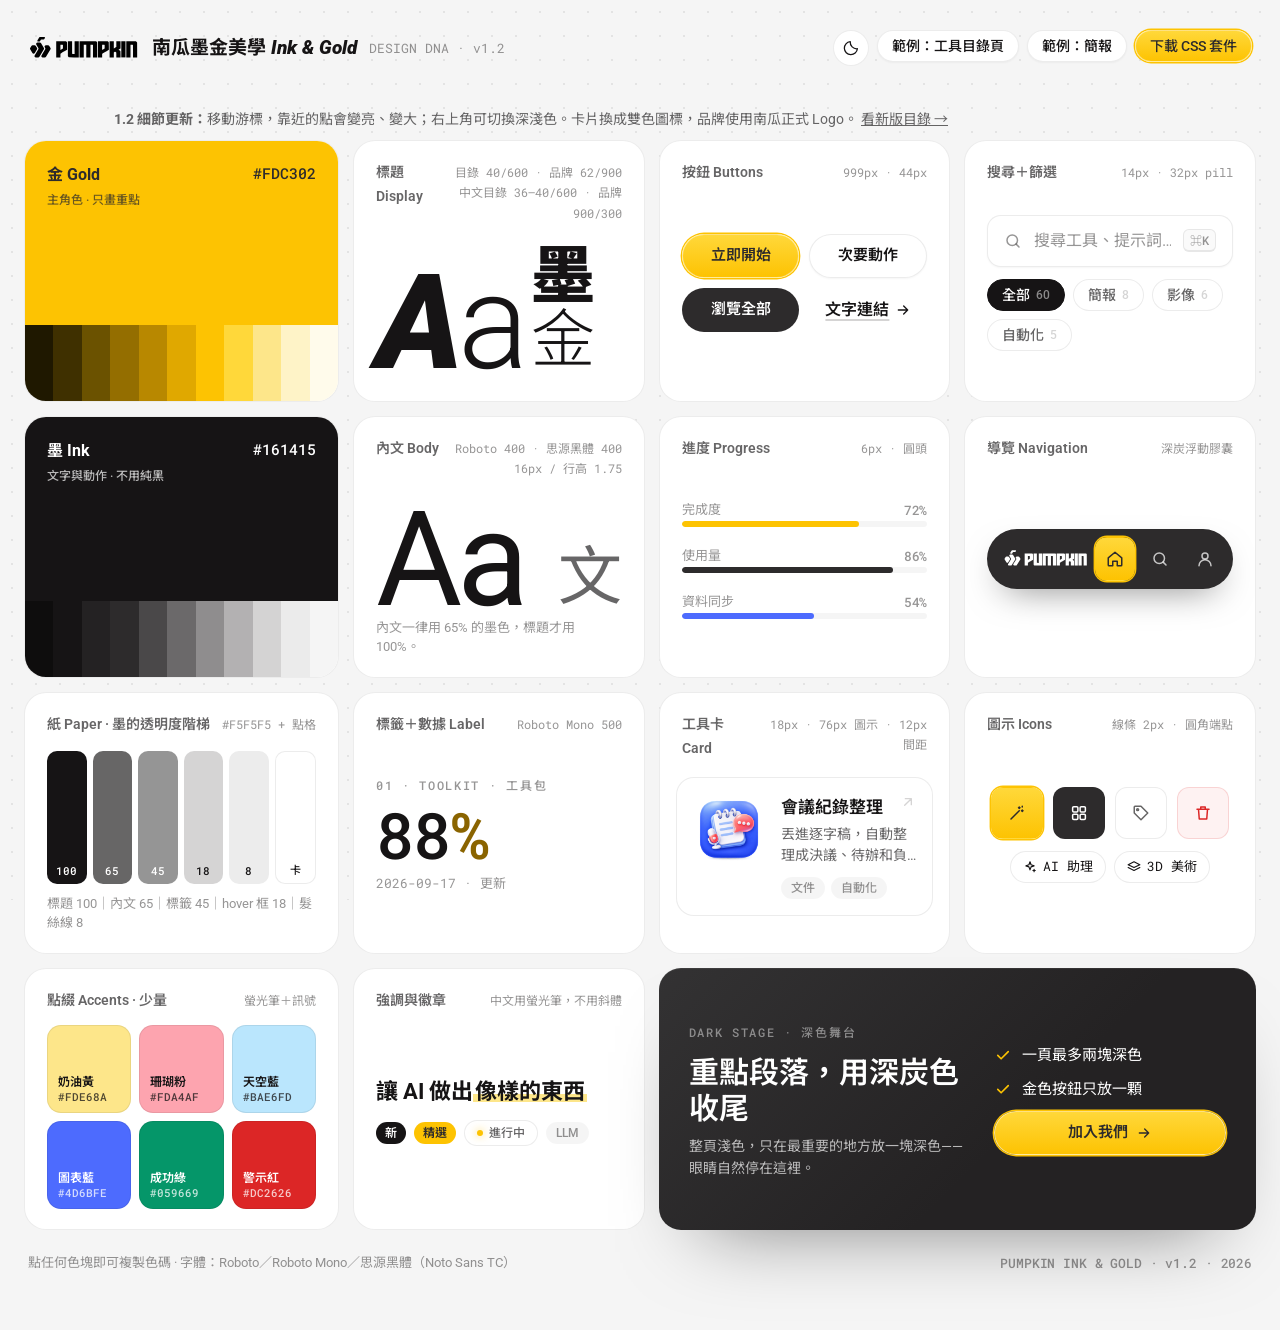
==== commit 3aa230e5: "範例頁換成新風格 12 顆工具圖示；重拍日夜截圖；豐富版圖示 prompt；網址參數 ?theme= 切主題 Co-Authored-By: Claude Fable 5.1 <noreply@ant" ====
--- a/index.html
+++ b/index.html
@@ -626,7 +626,7 @@
       <div class="cell__top"><span class="cell__name">工具卡 Card</span><span class="cell__font">18px · 76px 圖示 · 12px 間距</span></div>
       <div class="cell__center">
         <a class="ig-card ig-card--link ig-tool" href="#" onclick="return false" style="margin:0 -6px">
-          <span class="ig-tool__logo"><img src="assets/icons/mic.svg" alt=""></span>
+          <span class="ig-tool__logo"><img src="assets/icons/app/mic.png" alt=""></span>
           <span class="ig-tool__body">
             <span class="ig-tool__title">會議紀錄整理</span>
             <span class="ig-tool__desc">丟進逐字稿，自動整理成決議、待辦和負責人。</span>
@@ -719,6 +719,6 @@
   document.addEventListener('click', (e) => { const el = e.target.closest('[data-hex]'); if (el) copy(el.dataset.hex); });
 })();
 </script>
-<script src="references/ink-gold-ui.js"></script>
+<script src="references/ink-gold-ui.js?v=20260920b"></script>
 </body>
 </html>
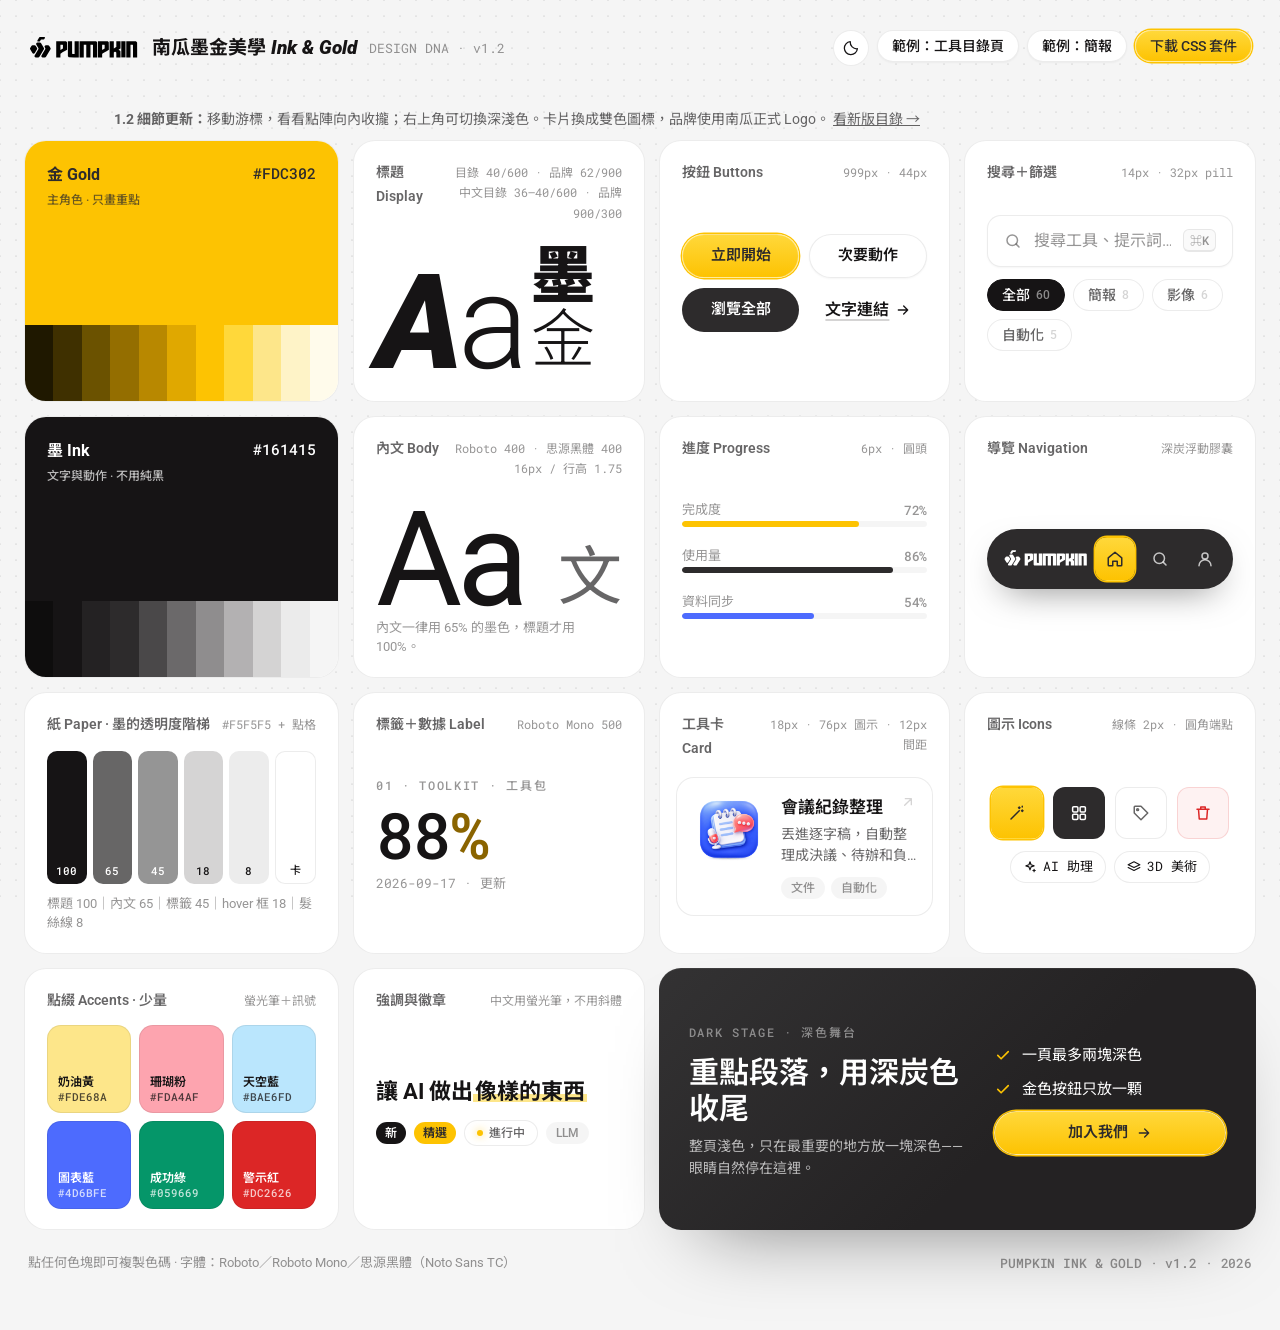
==== commit 493ba411: "更正：互動點格預設＝磁吸版（Pumpkin Notes 首頁的效果）；發亮版改選用；文件同步更正；重拍截圖 Co-Authored-By: Claude Fable 5.1 <noreply@anth" ====
--- a/index.html
+++ b/index.html
@@ -520,7 +520,7 @@
     </nav>
   </header>
 
-  <div class="ig-container" style="padding-top:24px;padding-bottom:8px"><p style="font-size:14px;color:var(--ig-ink-muted)"><b>1.2 細節更新：</b>移動游標，靠近的點會變亮、變大；右上角可切換深淺色。卡片換成雙色圖標，品牌使用南瓜正式 Logo。 <a href="assets/demo-directory.html" style="text-decoration:underline">看新版目錄 →</a></p></div>
+  <div class="ig-container" style="padding-top:24px;padding-bottom:8px"><p style="font-size:14px;color:var(--ig-ink-muted)"><b>1.2 細節更新：</b>移動游標，看看點陣向內收攏；右上角可切換深淺色。卡片換成雙色圖標，品牌使用南瓜正式 Logo。 <a href="assets/demo-directory.html" style="text-decoration:underline">看新版目錄 →</a></p></div>
 <main class="board">
     <!-- ── Row 1 ── -->
     <section class="cell pal" aria-label="金 Gold">
@@ -719,6 +719,6 @@
   document.addEventListener('click', (e) => { const el = e.target.closest('[data-hex]'); if (el) copy(el.dataset.hex); });
 })();
 </script>
-<script src="references/ink-gold-ui.js?v=20260920b"></script>
+<script src="references/ink-gold-ui.js?v=20260920c"></script>
 </body>
 </html>
